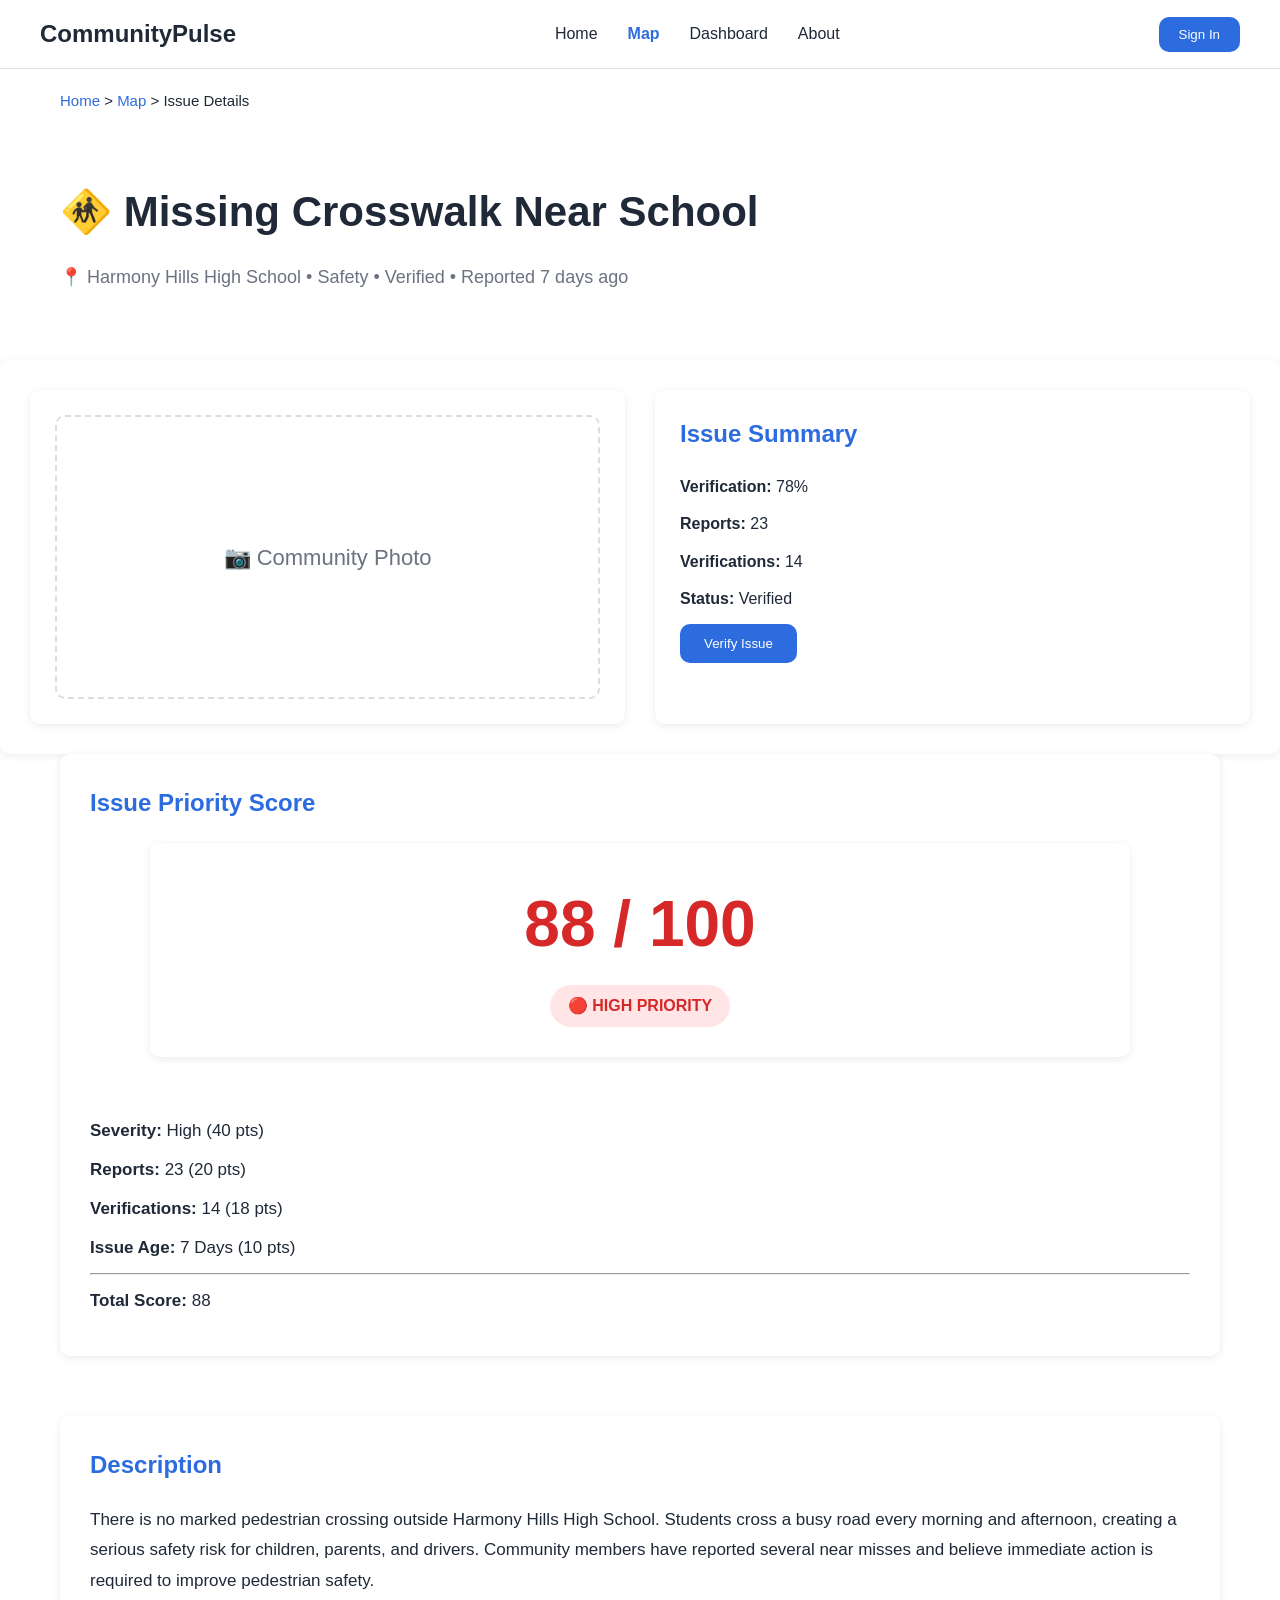
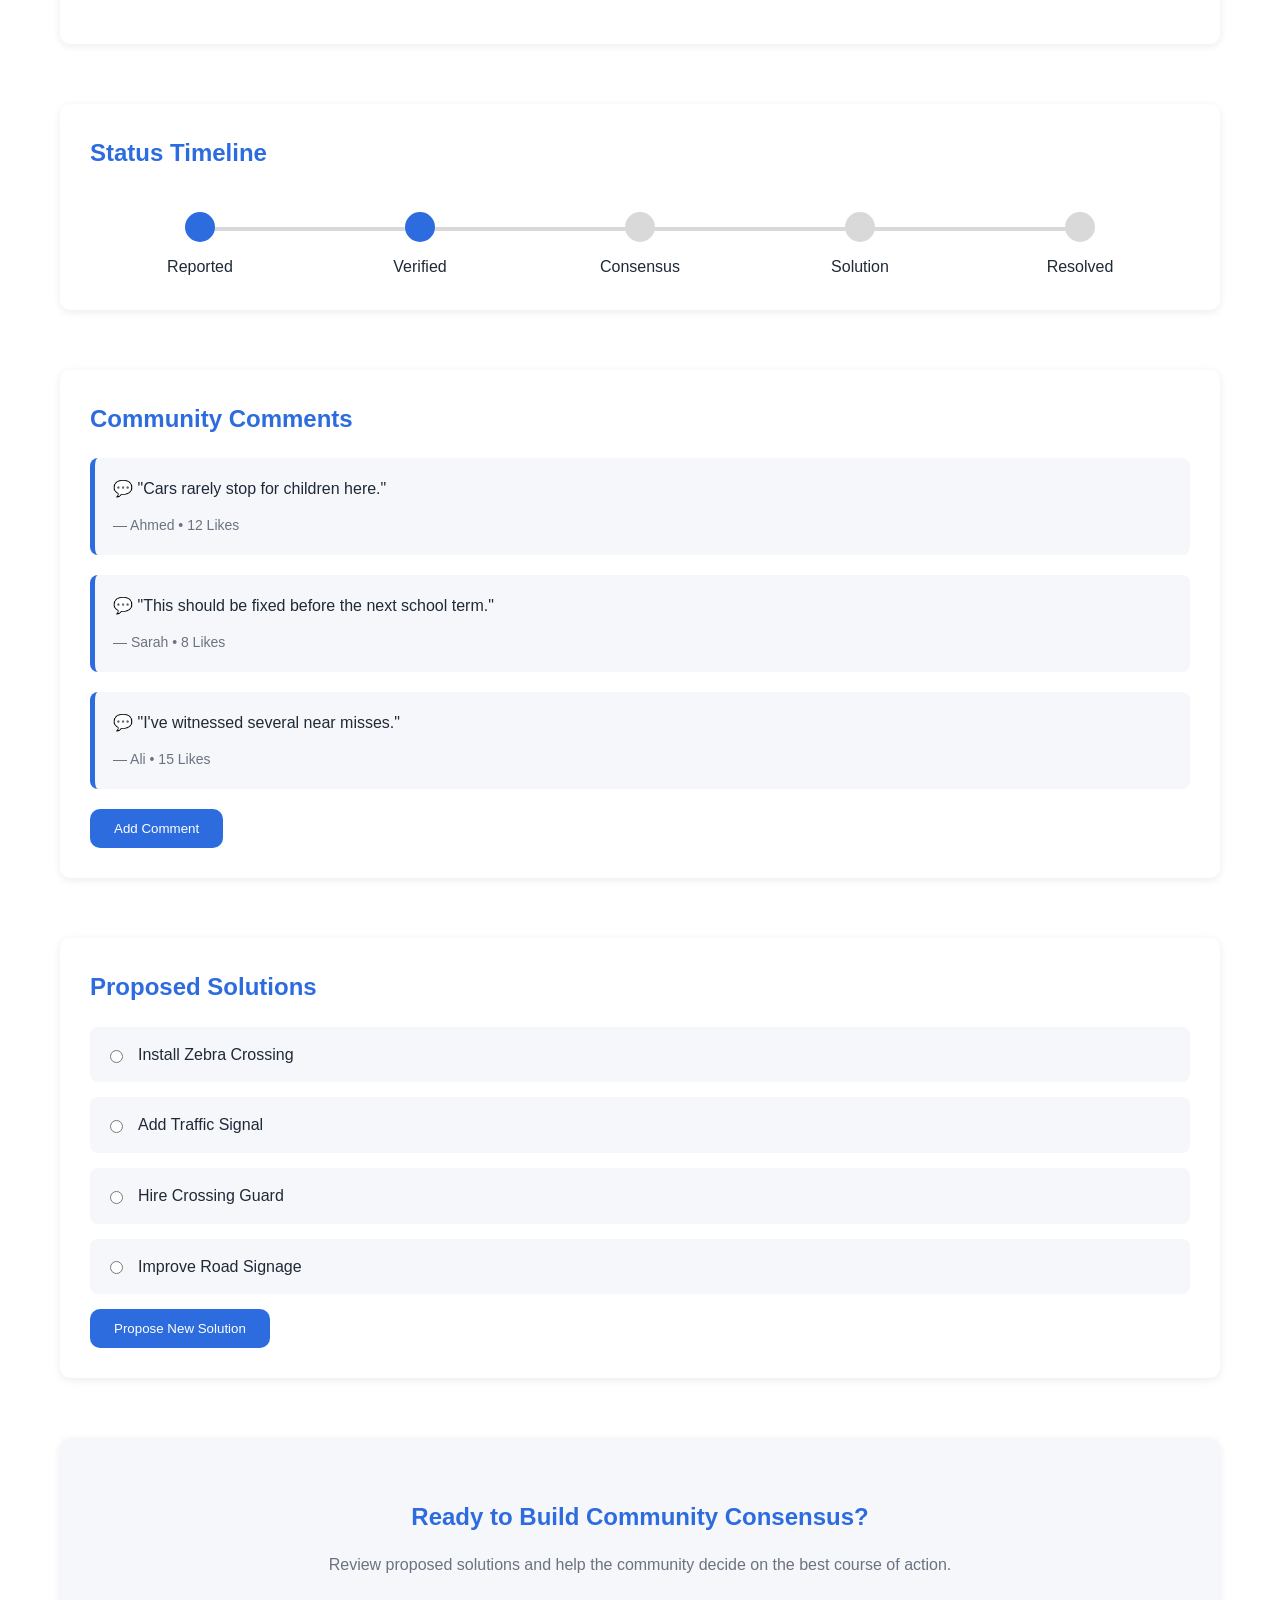
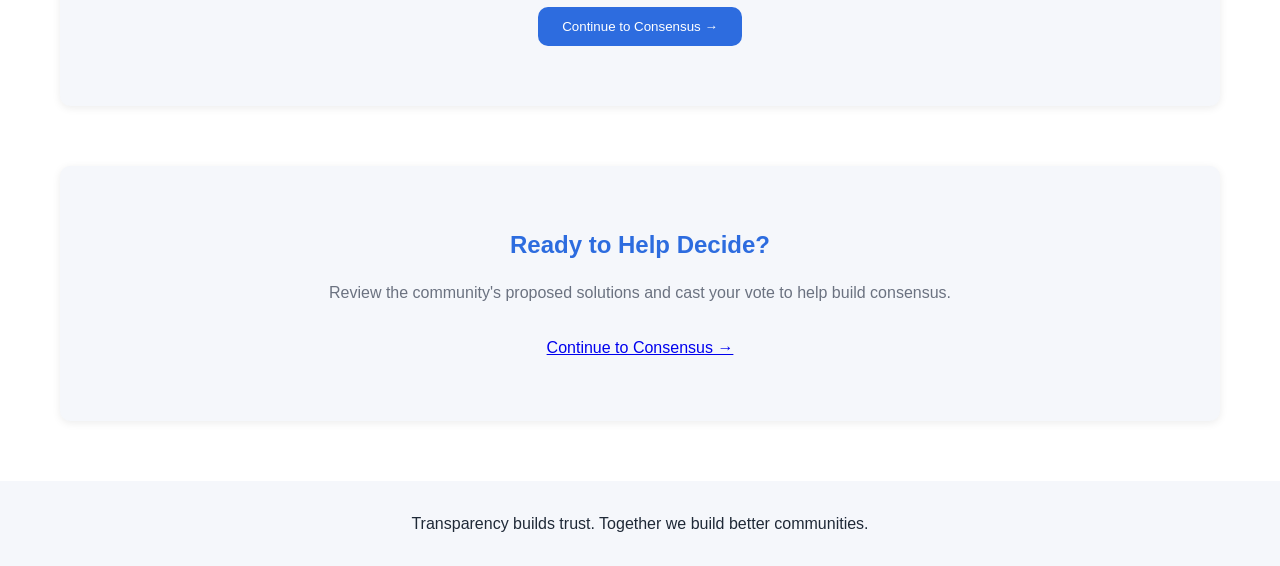
==== issues.html @ 8e44c15d "Complete Issue Details page" ====
<!DOCTYPE html>
<html lang="en">

<head>

    <meta charset="UTF-8">

    <meta name="viewport" content="width=device-width, initial-scale=1.0">

    <title>CommunityPulse | Issue Details</title>

    <link rel="stylesheet" href="style.css">

</head>

<body>

    <nav>

        <div class="logo">CommunityPulse</div>

      <ul class="nav-links">
    <li><a href="index.html">Home</a></li>
    <li><a href="map.html" class="active">Map</a></li>
    <li><a href="dashboard.html">Dashboard</a></li>
    <li><a href="about.html">About</a></li>
</ul>

        <button class="signin-btn">

            Sign In

        </button>

    </nav>

    <!-- Everything else goes here -->
<section class="breadcrumb">

    <a href="index.html">Home</a>

    >

    <a href="map.html">Map</a>

    >

    <span>Issue Details</span>

</section>
<section class="issue-header">

    <h1>🚸 Missing Crosswalk Near School</h1>

    <p>

        📍 Harmony Hills High School

        • Safety

        • Verified

        • Reported 7 days ago

    </p>

</section>
<section class="issue-overview">

    <div class="issue-photo">

        <div class="placeholder">

            📷 Community Photo

        </div>

    </div>

    <div class="issue-summary">

        <h2>Issue Summary</h2>

        <p><strong>Verification:</strong> 78%</p>

        <p><strong>Reports:</strong> 23</p>

        <p><strong>Verifications:</strong> 14</p>

        <p><strong>Status:</strong> Verified</p>

        <button class="report-btn">

            Verify Issue

        </button>

    </div>

</section>
<section class="priority-card">

    <h2>Issue Priority Score</h2>

    <div class="priority-score">

        <h1>88 / 100</h1>

        <span class="priority-label">🔴 HIGH PRIORITY</span>

    </div>

    <div class="priority-breakdown">

        <p><strong>Severity:</strong> High (40 pts)</p>

        <p><strong>Reports:</strong> 23 (20 pts)</p>

        <p><strong>Verifications:</strong> 14 (18 pts)</p>

        <p><strong>Issue Age:</strong> 7 Days (10 pts)</p>

        <hr>

        <p><strong>Total Score:</strong> 88</p>

    </div>

</section>
<section class="issue-description">

    <h2>Description</h2>

    <p>
        There is no marked pedestrian crossing outside Harmony Hills High School.
        Students cross a busy road every morning and afternoon, creating a serious
        safety risk for children, parents, and drivers. Community members have
        reported several near misses and believe immediate action is required to
        improve pedestrian safety.
    </p>

</section>
<section class="status-timeline">

    <h2>Status Timeline</h2>

    <div class="timeline">

        <div class="timeline-step active">
            <div class="circle"></div>
            <p>Reported</p>
        </div>

        <div class="timeline-step active">
            <div class="circle"></div>
            <p>Verified</p>
        </div>

        <div class="timeline-step">
            <div class="circle"></div>
            <p>Consensus</p>
        </div>

        <div class="timeline-step">
            <div class="circle"></div>
            <p>Solution</p>
        </div>

        <div class="timeline-step">
            <div class="circle"></div>
            <p>Resolved</p>
        </div>

    </div>

</section>
<section class="comments-section">

    <h2>Community Comments</h2>

    <div class="comment-card">
        <p>💬 "Cars rarely stop for children here."</p>
        <span>— Ahmed • 12 Likes</span>
    </div>

    <div class="comment-card">
        <p>💬 "This should be fixed before the next school term."</p>
        <span>— Sarah • 8 Likes</span>
    </div>

    <div class="comment-card">
        <p>💬 "I've witnessed several near misses."</p>
        <span>— Ali • 15 Likes</span>
    </div>

    <button class="report-btn">
        Add Comment
    </button>

</section>
<section class="solutions-section">

    <h2>Proposed Solutions</h2>

    <div class="solution-option">
        <input type="radio" name="solution">
        <label>Install Zebra Crossing</label>
    </div>

    <div class="solution-option">
        <input type="radio" name="solution">
        <label>Add Traffic Signal</label>
    </div>

    <div class="solution-option">
        <input type="radio" name="solution">
        <label>Hire Crossing Guard</label>
    </div>

    <div class="solution-option">
        <input type="radio" name="solution">
        <label>Improve Road Signage</label>
    </div>

    <button class="report-btn">
        Propose New Solution
    </button>

</section>
<section class="next-step">

    <h2>Ready to Build Community Consensus?</h2>

    <p>
        Review proposed solutions and help the community decide on the best course of action.
    </p>

    <button class="report-btn" onclick="window.location.href='consensus.html'">
        Continue to Consensus →
    </button>

</section>
<section class="next-step">
    <div class="container">
        <h2>Ready to Help Decide?</h2>
        <p>
            Review the community's proposed solutions and cast your vote to
            help build consensus.
        </p>

        <a href="consensus.html" class="primary-btn">
            Continue to Consensus →
        </a>
    </div>
</section>
 <footer class="footer">

    <p>

        Transparency builds trust. Together we build better communities.

    </p>

</footer>

    <script src="script.js"></script>

</body>

</html>
---- style.css ----
:root {
    --primary-color: #2d6cdf;
    --primary-hover: #1f57bb;
    --background: #ffffff;
    --section-bg: #f5f7fb;
    --card-bg: #ffffff;
    --text-dark: #1f2937;
    --text-light: #6b7280;
    --border: #dddddd;
    --shadow: 0 2px 8px rgba(0,0,0,0.08);
    --radius: 10px;
}
body {
    margin: 0;
    font-family: Arial, sans-serif;
    background: var(--background);
    color: var(--text-dark);
    line-height: 1.6;
}

nav {
    display: flex;
    justify-content: space-between;
    align-items: center;
    padding: 15px 40px;
    border-bottom: 1px solid var(--border);
    background: var(--card-bg);
    position: sticky;
    top: 0;
    z-index: 1000;
}

.logo {
    font-size: 24px;
    font-weight: bold;
}

.nav-links {
    display: flex;
    list-style: none;
    gap: 30px;
    margin: 0;
    padding: 0;
}

.nav-links a {
    text-decoration: none;
    color: var(--text-dark);
    font-weight: 500;
    transition: 0.3s;
}

.nav-links a:hover {
    color: var(--primary-color);
}

.nav-links a.active {
    color: var(--primary-color);
    font-weight: bold;
}

.signin-btn {
    padding: 10px 20px;
    border: none;
    background-color: var(--primary-color);
    color: white;
    border-radius: var(--radius);
    cursor: pointer;
    transition: 0.3s;
}

.signin-btn:hover {
    background: var(--primary-hover);
}
.hero {
    display: flex;
    justify-content: space-between;
    align-items: center;
    gap: 50px;
    padding: 80px 60px;
}

.hero-text {
    width: 50%;
}

.hero-text h1 {
    font-size: 48px;
    margin-bottom: 20px;
}

.hero-text p {
    font-size: 18px;
    margin-bottom: 30px;
}

.hero-buttons {
    display: flex;
    gap: 15px;
}

.report-btn,
.map-btn {
    display: inline-block;
    padding: 12px 24px;
    border: none;
    border-radius: var(--radius);
    cursor: pointer;
    text-decoration: none;
    text-align: center;
}

.report-btn {
    background-color: var(--primary-color);
    color: white;
    transition: 0.3s;
}

.report-btn:hover {
    background: var(--primary-hover);
}

.map-btn {
    background-color: #eeeeee;
    color: var(--text-dark);
    transition: 0.3s;
}

.map-btn:hover {
    background-color: #dddddd;
}

.hero-image {
    width: 40%;
}

.placeholder {
    height: 300px;

    display: flex;
    justify-content: center;
    align-items: center;

    border: 2px dashed #999;
    border-radius: var(--radius);
}
.stats {
    display: flex;
    justify-content: center;
    gap: 30px;

    padding: 40px 60px;

    background: var(--section-bg);
}

.stat-card {
    width: 200px;
    text-align: center;
    padding: 25px;

    background: var(--card-bg);

    border-radius: var(--radius);

    box-shadow: var(--shadow);
}

.stat-card h2 {
    margin: 0;
    color: var(--primary-color);
    font-size: 36px;
}

.stat-card p {
    margin-top: 10px;
}
.how-it-works {
    text-align: center;
    padding: 70px 60px;
}

.how-it-works h2 {
    margin-bottom: 40px;
}

.steps {
    display: flex;
    justify-content: center;
    gap: 20px;
    flex-wrap: wrap;
}

.step {
    width: 160px;
    padding: 25px;

   border: 1px solid var(--border);
   border-radius: var(--radius);

   box-shadow: var(--shadow);
}

.step h3 {
   color: var(--primary-color);
    font-size: 28px;
    margin-bottom: 10px;
}
.recent-issues {
    padding: 70px 60px;
}

.recent-issues h2 {
    text-align: center;
    margin-bottom: 40px;
}

.issue-card {
    display: flex;
    justify-content: space-between;
    align-items: center;

    padding: 20px;
    margin-bottom: 20px;

   border-radius: var(--radius);
   border: 1px solid var(--border);

    box-shadow: var(--shadow);
    transition: 0.3s;
}
.issue-card:hover {
    transform: translateY(-3px);
}

.issue-card h3 {
    margin: 0 0 5px 0;
}

.issue-card button {
    padding: 10px 20px;
    border: none;
    border-radius: var(--radius);
    background-color: var(--primary-color);
    color: white;
    cursor: pointer;
    transition: 0.3s;
}

.issue-card button:hover {
    background: var(--primary-hover);
}
.footer {
    text-align: center;
    padding: 30px;

   background: var(--section-bg);
    margin-top: 50px;
}

.footer p {
    margin: 0;
}
/* ==========================================
   MAP PAGE
========================================== */

.map-header {
    text-align: center;
    padding: 60px;
}

.map-header h1 {
    font-size: 42px;
    margin-bottom: 10px;
}

.map-header p {
    max-width: 700px;
    margin: auto;
    color: var(--text-light);
}

.map-layout {
    display: flex;
    gap: 30px;
    padding:0 60px 60px;
}

/* LEFT PANEL */

.filters {
    width: 280px;
    background: var(--card-bg);
    padding: 25px;
    border-radius: var(--radius);
    box-shadow: var(--shadow);
}

.filters h2 {
    margin-top: 0;
}

.filters h3 {
    margin-top: 25px;
    margin-bottom: 10px;
}

.filters label {
    display: block;
    margin: 10px 0;
}

.filters input[type="text"] {
    width: 100%;
    padding: 10px;
    margin-top: 8px;
    border: 1px solid var(--border);
    border-radius: var(--radius);
    box-sizing: border-box;
}

.apply-btn {
    width: 100%;
    margin-top: 25px;
    padding: 12px;
    border: none;
    border-radius: var(--radius);
    background: var(--primary-color);
    color: white;
    cursor: pointer;
    transition: 0.3s;
}

.apply-btn:hover {
    background: var(--primary-hover);
}

/* RIGHT PANEL */

.map-area {
    flex: 1;
}

#map {
    height: 700px;
    width: 100%;
    border-radius: var(--radius);
    overflow: hidden;
    box-shadow: var(--shadow);
}


.pin:hover{

    transform:scale(1.4);

}

.safety{

    background:#ef4444;

    top:130px;

    left:310px;

}

.infrastructure{

    background:#3b82f6;

    top:320px;

    left:620px;

}

.environment{

    background:#22c55e;

    top:60px;

    right:100px;

}

.accessibility{

    background:#8b5cf6;

    bottom:120px;

    right:180px;

}

/* ISSUE CARD */

.issue-preview {
    margin:0 60px 60px;
    padding: 25px;

    background: var(--card-bg);

    border-radius: var(--radius);

    box-shadow: var(--shadow);
}

.issue-preview h2 {
    margin-top: 0;
}

.issue-preview button {
    margin-top: 20px;
    padding: 12px 24px;

    border: none;

    border-radius: var(--radius);

    background: var(--primary-color);

    color: white;

    cursor: pointer;

    transition: 0.3s;
}

.issue-preview button:hover {
    background: var(--primary-hover);
}

/* FLOATING BUTTON */

.floating-report{
    position: fixed;

    bottom: 30px;
    right: 30px;

    padding: 15px 25px;

    background: var(--primary-color);
    color: white;

    border: none;
    border-radius: 50px;

    cursor: pointer;

    box-shadow: var(--shadow);

    z-index: 2000;
}

.floating-report:hover {
    background: var(--primary-hover);
}
.container {
    width: 90%;
    max-width: 1200px;
    margin: auto;
}
/* ===== Issue Details Page ===== */

.breadcrumb {
    padding: 20px 60px 10px;
    font-size: 15px;
}

.breadcrumb a {
    color: var(--primary-color);
    text-decoration: none;
}

.breadcrumb a:hover {
    text-decoration: underline;
}
.issue-header {
    padding: 20px 60px 50px;
}

.issue-header h1 {
    font-size: 42px;
    margin-bottom: 10px;
}

.issue-header p {
    font-size: 18px;
    color: var(--text-light);
}
.issue-overview {
    display: flex;
    gap: 30px;
    padding: 0 60px 60px;
    align-items: stretch;
}

.issue-photo,
.issue-summary {
    background: var(--card-bg);
    border-radius: var(--radius);
    box-shadow: var(--shadow);
    padding: 25px;
}

.issue-photo {
    flex: 1;
}

.issue-photo .placeholder {
    height: 280px;
    border: 2px dashed var(--border);
    border-radius: var(--radius);
    display: flex;
    justify-content: center;
    align-items: center;
    font-size: 22px;
    color: var(--text-light);
}

.issue-summary {
    flex: 1;
}

.issue-summary h2 {
    margin-top: 0;
    color: var(--primary-color);
}

.issue-summary p {
    margin: 12px 0;
}
.priority-card{
    margin: 0 60px 60px;
    padding: 30px;
    background: var(--card-bg);
    border-radius: var(--radius);
    box-shadow: var(--shadow);
}

.priority-card h2{
    margin-top:0;
    color: var(--primary-color);
}

.priority-score{
    text-align:center;
    margin:0 60px 60px;
}

.priority-score h1{
    font-size:64px;
    margin:0;
    color:#d62828;
}

.priority-label{
    display:inline-block;
    margin-top:10px;
    padding:8px 18px;
    background:#ffe5e5;
    color:#d62828;
    border-radius:30px;
    font-weight:bold;
}

.priority-breakdown p{
    margin:12px 0;
    font-size:17px;
}
.issue-description{
    margin:0 60px 60px;
    padding:30px;
    background:var(--card-bg);
    border-radius:var(--radius);
    box-shadow:var(--shadow);
}

.issue-description h2{
    margin-top:0;
    color:var(--primary-color);
}

.issue-description p{
    font-size:17px;
    line-height:1.8;
    color:var(--text-dark);
}
/* ===== Status Timeline ===== */

.status-timeline{
    margin:0 60px 60px;
    padding:30px;
    background:var(--card-bg);
    border-radius:var(--radius);
    box-shadow:var(--shadow);
}

.status-timeline h2{
    margin-top:0;
    color:var(--primary-color);
}

.timeline{
    display:flex;
    justify-content:space-between;
    align-items:center;
    margin-top:40px;
}

.timeline-step{
    flex:1;
    text-align:center;
    position:relative;
}

.timeline-step:not(:last-child)::after{
    content:"";
    position:absolute;
    top:15px;
    left:55%;
    width:90%;
    height:4px;
    background:#d9d9d9;
    z-index:0;
}

.circle{
    width:30px;
    height:30px;
    border-radius:50%;
    background:#d9d9d9;
    margin:0 auto 12px;
    position:relative;
    z-index:1;
}

.timeline-step.active .circle{
    background:var(--primary-color);
}

.timeline-step p{
    margin:0;
    font-weight:500;
}
/* ===== Community Comments ===== */

.comments-section{
    margin:0 60px 60px;
    padding:30px;
    background:var(--card-bg);
    border-radius:var(--radius);
    box-shadow:var(--shadow);
}

.comments-section h2{
    margin-top:0;
    color:var(--primary-color);
}

.comment-card{
    padding:18px;
    margin:20px 0;
    border-left:5px solid var(--primary-color);
    background:var(--section-bg);
    border-radius:8px;
}

.comment-card p{
    margin:0 0 10px;
    font-size:16px;
}

.comment-card span{
    color:var(--text-light);
    font-size:14px;
}
/* ===== Proposed Solutions ===== */

.solutions-section{
    margin:0 60px 60px;
    padding:30px;
    background:var(--card-bg);
    border-radius:var(--radius);
    box-shadow:var(--shadow);
}

.solutions-section h2{
    margin-top:0;
    color:var(--primary-color);
}

.solution-option{
    display:flex;
    align-items:center;
    gap:12px;
    padding:15px;
    margin:15px 0;
    background:var(--section-bg);
    border-radius:8px;
    transition:0.3s;
}

.solution-option:hover{
    background:#e9f1ff;
}

.solution-option label{
    cursor:pointer;
    font-size:16px;
}
/* ===== Consistent Section Cards ===== */

.issue-overview,
.priority-score,
.description,
.status-timeline,
.comments-section,
.solutions-section,
.next-step{
    background:var(--card-bg);
    border-radius:var(--radius);
    box-shadow:var(--shadow);
    padding:30px;
}
/* ===== Continue to Consensus ===== */

.next-step{
    margin:0 60px 60px;
    padding:40px;
    text-align:center;

    background:var(--card-bg);
    border-radius:var(--radius);
    box-shadow:var(--shadow);
}

.next-step h2{
    margin-top:0;
    color:var(--primary-color);
}

.next-step p{
    color:var(--text-light);
    margin-bottom:25px;
}
/* =========================
   Next Step Section
========================= */

.next-step {
    padding: 60px 20px;
    text-align: center;
    background: var(--section-bg);
}

.next-step h2 {
    margin-bottom: 15px;
}

.next-step p {
    max-width: 650px;
    margin: 0 auto 30px;
    color: var(--text-light);
}

.next-step .primary-btn {
    display: inline-block;
}
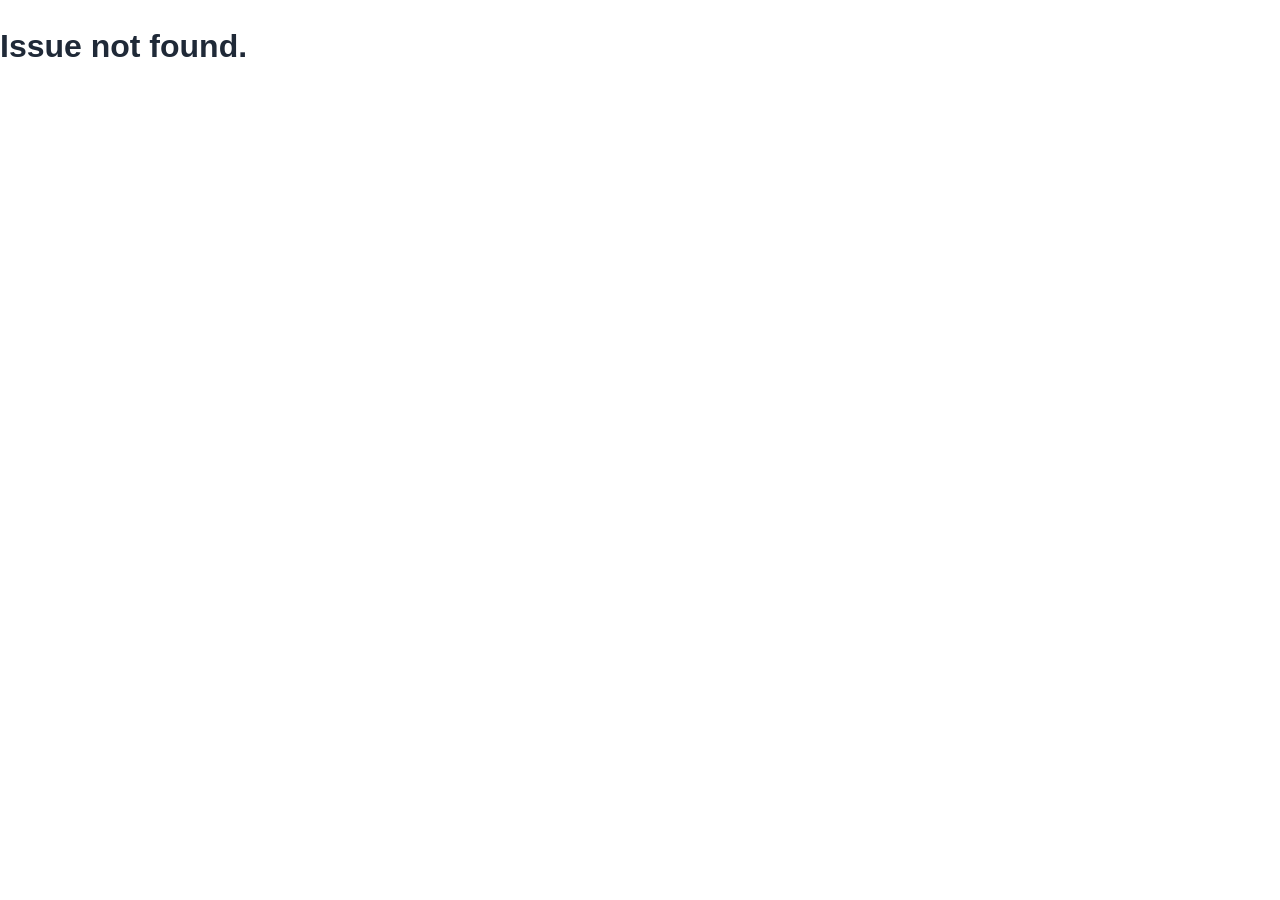
==== commit d7209c55: "Implement dynamic issue details and reorganize project structure" ====
--- a/issues.html
+++ b/issues.html
@@ -9,8 +9,7 @@
 
     <title>CommunityPulse | Issue Details</title>
 
-    <link rel="stylesheet" href="style.css">
-
+<link rel="stylesheet" href="css/style.css">
 </head>
 
 <body>
@@ -50,9 +49,9 @@
 </section>
 <section class="issue-header">
 
-    <h1>🚸 Missing Crosswalk Near School</h1>
+    <h1 id="issue-title">🚸 Missing Crosswalk Near School</h1>
 
-    <p>
+    <p id="issue-meta">
 
         📍 Harmony Hills High School
 
@@ -82,12 +81,11 @@
         <h2>Issue Summary</h2>
 
         <p><strong>Verification:</strong> 78%</p>
+<p><strong>Reports:</strong> <span id="issue-reports"></span></p>
 
-        <p><strong>Reports:</strong> 23</p>
+<p><strong>Verifications:</strong> <span id="issue-verifications"></span></p>
 
-        <p><strong>Verifications:</strong> 14</p>
-
-        <p><strong>Status:</strong> Verified</p>
+<p><strong>Status:</strong> <span id="issue-status"></span></p>
 
         <button class="report-btn">
 
@@ -104,25 +102,25 @@
 
     <div class="priority-score">
 
-        <h1>88 / 100</h1>
+  <h1 id="priority-score"></h1>
 
-        <span class="priority-label">🔴 HIGH PRIORITY</span>
+<span class="priority-label" id="priority-label"></span>
 
     </div>
 
     <div class="priority-breakdown">
 
-        <p><strong>Severity:</strong> High (40 pts)</p>
+    <p><strong>Severity:</strong> <span id="severity-breakdown"></span></p>
 
-        <p><strong>Reports:</strong> 23 (20 pts)</p>
+<p><strong>Reports:</strong> <span id="reports-breakdown"></span></p>
 
-        <p><strong>Verifications:</strong> 14 (18 pts)</p>
+<p><strong>Verifications:</strong> <span id="verifications-breakdown"></span></p>
 
-        <p><strong>Issue Age:</strong> 7 Days (10 pts)</p>
+<p><strong>Issue Age:</strong> <span id="age-breakdown"></span></p>
 
-        <hr>
+<hr>
 
-        <p><strong>Total Score:</strong> 88</p>
+<p><strong>Total Score:</strong> <span id="total-score"></span></p>
 
     </div>
 
@@ -131,115 +129,39 @@
 
     <h2>Description</h2>
 
-    <p>
-        There is no marked pedestrian crossing outside Harmony Hills High School.
-        Students cross a busy road every morning and afternoon, creating a serious
-        safety risk for children, parents, and drivers. Community members have
-        reported several near misses and believe immediate action is required to
-        improve pedestrian safety.
-    </p>
+    <p id="issue-description"></p>
 
 </section>
 <section class="status-timeline">
 
     <h2>Status Timeline</h2>
 
-    <div class="timeline">
-
-        <div class="timeline-step active">
-            <div class="circle"></div>
-            <p>Reported</p>
-        </div>
-
-        <div class="timeline-step active">
-            <div class="circle"></div>
-            <p>Verified</p>
-        </div>
-
-        <div class="timeline-step">
-            <div class="circle"></div>
-            <p>Consensus</p>
-        </div>
-
-        <div class="timeline-step">
-            <div class="circle"></div>
-            <p>Solution</p>
-        </div>
-
-        <div class="timeline-step">
-            <div class="circle"></div>
-            <p>Resolved</p>
-        </div>
-
-    </div>
-
+   <div class="timeline" id="timeline"></div>
 </section>
 <section class="comments-section">
 
     <h2>Community Comments</h2>
 
-    <div class="comment-card">
-        <p>💬 "Cars rarely stop for children here."</p>
-        <span>— Ahmed • 12 Likes</span>
-    </div>
-
-    <div class="comment-card">
-        <p>💬 "This should be fixed before the next school term."</p>
-        <span>— Sarah • 8 Likes</span>
-    </div>
-
-    <div class="comment-card">
-        <p>💬 "I've witnessed several near misses."</p>
-        <span>— Ali • 15 Likes</span>
-    </div>
+   <div id="comments-container"></div>
 
     <button class="report-btn">
         Add Comment
     </button>
 
 </section>
+
 <section class="solutions-section">
 
     <h2>Proposed Solutions</h2>
 
-    <div class="solution-option">
-        <input type="radio" name="solution">
-        <label>Install Zebra Crossing</label>
-    </div>
+ <div id="solutions-container"></div>
 
-    <div class="solution-option">
-        <input type="radio" name="solution">
-        <label>Add Traffic Signal</label>
-    </div>
-
-    <div class="solution-option">
-        <input type="radio" name="solution">
-        <label>Hire Crossing Guard</label>
-    </div>
-
-    <div class="solution-option">
-        <input type="radio" name="solution">
-        <label>Improve Road Signage</label>
-    </div>
-
-    <button class="report-btn">
-        Propose New Solution
-    </button>
+<button class="report-btn">
+    Propose New Solution
+</button>
 
 </section>
-<section class="next-step">
 
-    <h2>Ready to Build Community Consensus?</h2>
-
-    <p>
-        Review proposed solutions and help the community decide on the best course of action.
-    </p>
-
-    <button class="report-btn" onclick="window.location.href='consensus.html'">
-        Continue to Consensus →
-    </button>
-
-</section>
 <section class="next-step">
     <div class="container">
         <h2>Ready to Help Decide?</h2>
@@ -263,7 +185,8 @@
 
 </footer>
 
-    <script src="script.js"></script>
+<script src="js/issues.js"></script>
+<script src="js/issue-details.js"></script>
 
 </body>
 
--- a/css/style.css
+++ b/css/style.css
@@ -0,0 +1,776 @@
+
+:root {
+    --primary-color: #2d6cdf;
+    --primary-hover: #1f57bb;
+    --background: #ffffff;
+    --section-bg: #f5f7fb;
+    --card-bg: #ffffff;
+    --text-dark: #1f2937;
+    --text-light: #6b7280;
+    --border: #dddddd;
+    --shadow: 0 2px 8px rgba(0,0,0,0.08);
+    --radius: 10px;
+}
+body {
+    margin: 0;
+    font-family: Arial, sans-serif;
+    background: var(--background);
+    color: var(--text-dark);
+    line-height: 1.6;
+}
+
+nav {
+    display: flex;
+    justify-content: space-between;
+    align-items: center;
+    padding: 15px 40px;
+    border-bottom: 1px solid var(--border);
+    background: var(--card-bg);
+    position: sticky;
+    top: 0;
+    z-index: 1000;
+}
+
+.logo {
+    font-size: 24px;
+    font-weight: bold;
+}
+
+.nav-links {
+    display: flex;
+    list-style: none;
+    gap: 30px;
+    margin: 0;
+    padding: 0;
+}
+
+.nav-links a {
+    text-decoration: none;
+    color: var(--text-dark);
+    font-weight: 500;
+    transition: 0.3s;
+}
+
+.nav-links a:hover {
+    color: var(--primary-color);
+}
+
+.nav-links a.active {
+    color: var(--primary-color);
+    font-weight: bold;
+}
+
+.signin-btn {
+    padding: 10px 20px;
+    border: none;
+    background-color: var(--primary-color);
+    color: white;
+    border-radius: var(--radius);
+    cursor: pointer;
+    transition: 0.3s;
+}
+
+.signin-btn:hover {
+    background: var(--primary-hover);
+}
+.hero {
+    display: flex;
+    justify-content: space-between;
+    align-items: center;
+    gap: 50px;
+    padding: 80px 60px;
+}
+
+.hero-text {
+    width: 50%;
+}
+
+.hero-text h1 {
+    font-size: 48px;
+    margin-bottom: 20px;
+}
+
+.hero-text p {
+    font-size: 18px;
+    margin-bottom: 30px;
+}
+
+.hero-buttons {
+    display: flex;
+    gap: 15px;
+}
+
+.report-btn,
+.map-btn {
+    display: inline-block;
+    padding: 12px 24px;
+    border: none;
+    border-radius: var(--radius);
+    cursor: pointer;
+    text-decoration: none;
+    text-align: center;
+}
+
+.report-btn {
+    background-color: var(--primary-color);
+    color: white;
+    transition: 0.3s;
+}
+
+.report-btn:hover {
+    background: var(--primary-hover);
+}
+
+.map-btn {
+    background-color: #eeeeee;
+    color: var(--text-dark);
+    transition: 0.3s;
+}
+
+.map-btn:hover {
+    background-color: #dddddd;
+}
+
+.hero-image {
+    width: 40%;
+}
+
+.placeholder {
+    height: 300px;
+
+    display: flex;
+    justify-content: center;
+    align-items: center;
+
+    border: 2px dashed #999;
+    border-radius: var(--radius);
+}
+.stats {
+    display: flex;
+    justify-content: center;
+    gap: 30px;
+
+    padding: 40px 60px;
+
+    background: var(--section-bg);
+}
+
+.stat-card {
+    width: 200px;
+    text-align: center;
+    padding: 25px;
+
+    background: var(--card-bg);
+
+    border-radius: var(--radius);
+
+    box-shadow: var(--shadow);
+}
+
+.stat-card h2 {
+    margin: 0;
+    color: var(--primary-color);
+    font-size: 36px;
+}
+
+.stat-card p {
+    margin-top: 10px;
+}
+.how-it-works {
+    text-align: center;
+    padding: 70px 60px;
+}
+
+.how-it-works h2 {
+    margin-bottom: 40px;
+}
+
+.steps {
+    display: flex;
+    justify-content: center;
+    gap: 20px;
+    flex-wrap: wrap;
+}
+
+.step {
+    width: 160px;
+    padding: 25px;
+
+   border: 1px solid var(--border);
+   border-radius: var(--radius);
+
+   box-shadow: var(--shadow);
+}
+
+.step h3 {
+   color: var(--primary-color);
+    font-size: 28px;
+    margin-bottom: 10px;
+}
+.recent-issues {
+    padding: 70px 60px;
+}
+
+.recent-issues h2 {
+    text-align: center;
+    margin-bottom: 40px;
+}
+
+.issue-card {
+    display: flex;
+    justify-content: space-between;
+    align-items: center;
+
+    padding: 20px;
+    margin-bottom: 20px;
+
+   border-radius: var(--radius);
+   border: 1px solid var(--border);
+
+    box-shadow: var(--shadow);
+    transition: 0.3s;
+}
+.issue-card:hover {
+    transform: translateY(-3px);
+}
+
+.issue-card h3 {
+    margin: 0 0 5px 0;
+}
+
+.issue-card button {
+    padding: 10px 20px;
+    border: none;
+    border-radius: var(--radius);
+    background-color: var(--primary-color);
+    color: white;
+    cursor: pointer;
+    transition: 0.3s;
+}
+
+.issue-card button:hover {
+    background: var(--primary-hover);
+}
+.footer {
+    text-align: center;
+    padding: 30px;
+
+   background: var(--section-bg);
+    margin-top: 50px;
+}
+
+.footer p {
+    margin: 0;
+}
+/* ==========================================
+   MAP PAGE
+========================================== */
+
+.map-header {
+    text-align: center;
+    padding: 60px;
+}
+
+.map-header h1 {
+    font-size: 42px;
+    margin-bottom: 10px;
+}
+
+.map-header p {
+    max-width: 700px;
+    margin: auto;
+    color: var(--text-light);
+}
+
+.map-layout {
+    display: flex;
+    gap: 30px;
+    padding:0 60px 60px;
+}
+
+/* LEFT PANEL */
+
+.filters {
+    width: 280px;
+    background: var(--card-bg);
+    padding: 25px;
+    border-radius: var(--radius);
+    box-shadow: var(--shadow);
+}
+
+.filters h2 {
+    margin-top: 0;
+}
+
+.filters h3 {
+    margin-top: 25px;
+    margin-bottom: 10px;
+}
+
+.filters label {
+    display: block;
+    margin: 10px 0;
+}
+
+.filters input[type="text"] {
+    width: 100%;
+    padding: 10px;
+    margin-top: 8px;
+    border: 1px solid var(--border);
+    border-radius: var(--radius);
+    box-sizing: border-box;
+}
+
+.apply-btn {
+    width: 100%;
+    margin-top: 25px;
+    padding: 12px;
+    border: none;
+    border-radius: var(--radius);
+    background: var(--primary-color);
+    color: white;
+    cursor: pointer;
+    transition: 0.3s;
+}
+
+.apply-btn:hover {
+    background: var(--primary-hover);
+}
+
+/* RIGHT PANEL */
+
+.map-area {
+    flex: 1;
+}
+
+#map {
+    height: 700px;
+    width: 100%;
+    border-radius: var(--radius);
+    overflow: hidden;
+    box-shadow: var(--shadow);
+}
+
+
+.pin:hover{
+
+    transform:scale(1.4);
+
+}
+
+.safety{
+
+    background:#ef4444;
+
+    top:130px;
+
+    left:310px;
+
+}
+
+.infrastructure{
+
+    background:#3b82f6;
+
+    top:320px;
+
+    left:620px;
+
+}
+
+.environment{
+
+    background:#22c55e;
+
+    top:60px;
+
+    right:100px;
+
+}
+
+.accessibility{
+
+    background:#8b5cf6;
+
+    bottom:120px;
+
+    right:180px;
+
+}
+
+/* ISSUE CARD */
+
+.issue-preview {
+    margin:0 60px 60px;
+    padding: 25px;
+
+    background: var(--card-bg);
+
+    border-radius: var(--radius);
+
+    box-shadow: var(--shadow);
+}
+
+.issue-preview h2 {
+    margin-top: 0;
+}
+
+.issue-preview button {
+    margin-top: 20px;
+    padding: 12px 24px;
+
+    border: none;
+
+    border-radius: var(--radius);
+
+    background: var(--primary-color);
+
+    color: white;
+
+    cursor: pointer;
+
+    transition: 0.3s;
+}
+
+.issue-preview button:hover {
+    background: var(--primary-hover);
+}
+
+/* FLOATING BUTTON */
+
+.floating-report{
+    position: fixed;
+
+    bottom: 30px;
+    right: 30px;
+
+    padding: 15px 25px;
+
+    background: var(--primary-color);
+    color: white;
+
+    border: none;
+    border-radius: 50px;
+
+    cursor: pointer;
+
+    box-shadow: var(--shadow);
+
+    z-index: 2000;
+}
+
+.floating-report:hover {
+    background: var(--primary-hover);
+}
+.container {
+    width: 90%;
+    max-width: 1200px;
+    margin: auto;
+}
+/* ===== Issue Details Page ===== */
+
+.breadcrumb {
+    padding: 20px 60px 10px;
+    font-size: 15px;
+}
+
+.breadcrumb a {
+    color: var(--primary-color);
+    text-decoration: none;
+}
+
+.breadcrumb a:hover {
+    text-decoration: underline;
+}
+.issue-header {
+    padding: 20px 60px 50px;
+}
+
+.issue-header h1 {
+    font-size: 42px;
+    margin-bottom: 10px;
+}
+
+.issue-header p {
+    font-size: 18px;
+    color: var(--text-light);
+}
+.issue-overview {
+    display: flex;
+    gap: 30px;
+    padding: 0 60px 60px;
+    align-items: stretch;
+}
+
+.issue-photo,
+.issue-summary {
+    background: var(--card-bg);
+    border-radius: var(--radius);
+    box-shadow: var(--shadow);
+    padding: 25px;
+}
+
+.issue-photo {
+    flex: 1;
+}
+
+.issue-photo .placeholder {
+    height: 280px;
+    border: 2px dashed var(--border);
+    border-radius: var(--radius);
+    display: flex;
+    justify-content: center;
+    align-items: center;
+    font-size: 22px;
+    color: var(--text-light);
+}
+
+.issue-summary {
+    flex: 1;
+}
+
+.issue-summary h2 {
+    margin-top: 0;
+    color: var(--primary-color);
+}
+
+.issue-summary p {
+    margin: 12px 0;
+}
+.priority-card{
+    margin: 0 60px 60px;
+    padding: 30px;
+    background: var(--card-bg);
+    border-radius: var(--radius);
+    box-shadow: var(--shadow);
+}
+
+.priority-card h2{
+    margin-top:0;
+    color: var(--primary-color);
+}
+
+.priority-score{
+    text-align:center;
+    margin:0 60px 60px;
+}
+
+.priority-score h1{
+    font-size:64px;
+    margin:0;
+    color:#d62828;
+}
+
+.priority-label{
+    display:inline-block;
+    margin-top:10px;
+    padding:8px 18px;
+    background:#ffe5e5;
+    color:#d62828;
+    border-radius:30px;
+    font-weight:bold;
+}
+
+.priority-breakdown p{
+    margin:12px 0;
+    font-size:17px;
+}
+.issue-description{
+    margin:0 60px 60px;
+    padding:30px;
+    background:var(--card-bg);
+    border-radius:var(--radius);
+    box-shadow:var(--shadow);
+}
+
+.issue-description h2{
+    margin-top:0;
+    color:var(--primary-color);
+}
+
+.issue-description p{
+    font-size:17px;
+    line-height:1.8;
+    color:var(--text-dark);
+}
+/* ===== Status Timeline ===== */
+
+.status-timeline{
+    margin:0 60px 60px;
+    padding:30px;
+    background:var(--card-bg);
+    border-radius:var(--radius);
+    box-shadow:var(--shadow);
+}
+
+.status-timeline h2{
+    margin-top:0;
+    color:var(--primary-color);
+}
+
+.timeline{
+    display:flex;
+    justify-content:space-between;
+    align-items:center;
+    margin-top:40px;
+}
+
+.timeline-step{
+    flex:1;
+    text-align:center;
+    position:relative;
+}
+
+.timeline-step:not(:last-child)::after{
+    content:"";
+    position:absolute;
+    top:15px;
+    left:55%;
+    width:90%;
+    height:4px;
+    background:#d9d9d9;
+    z-index:0;
+}
+
+.circle{
+    width:30px;
+    height:30px;
+    border-radius:50%;
+    background:#d9d9d9;
+    margin:0 auto 12px;
+    position:relative;
+    z-index:1;
+}
+
+.timeline-step.active .circle{
+    background:var(--primary-color);
+}
+
+.timeline-step p{
+    margin:0;
+    font-weight:500;
+}
+/* ===== Community Comments ===== */
+
+.comments-section{
+    margin:0 60px 60px;
+    padding:30px;
+    background:var(--card-bg);
+    border-radius:var(--radius);
+    box-shadow:var(--shadow);
+}
+
+.comments-section h2{
+    margin-top:0;
+    color:var(--primary-color);
+}
+
+.comment-card{
+    padding:18px;
+    margin:20px 0;
+    border-left:5px solid var(--primary-color);
+    background:var(--section-bg);
+    border-radius:8px;
+}
+
+.comment-card p{
+    margin:0 0 10px;
+    font-size:16px;
+}
+
+.comment-card span{
+    color:var(--text-light);
+    font-size:14px;
+}
+/* ===== Proposed Solutions ===== */
+
+.solutions-section{
+    margin:0 60px 60px;
+    padding:30px;
+    background:var(--card-bg);
+    border-radius:var(--radius);
+    box-shadow:var(--shadow);
+}
+
+.solutions-section h2{
+    margin-top:0;
+    color:var(--primary-color);
+}
+
+.solution-option{
+    display:flex;
+    align-items:center;
+    gap:12px;
+    padding:15px;
+    margin:15px 0;
+    background:var(--section-bg);
+    border-radius:8px;
+    transition:0.3s;
+}
+
+.solution-option:hover{
+    background:#e9f1ff;
+}
+
+.solution-option label{
+    cursor:pointer;
+    font-size:16px;
+}
+/* ===== Consistent Section Cards ===== */
+
+.issue-overview,
+.priority-score,
+.description,
+.status-timeline,
+.comments-section,
+.solutions-section,
+.next-step{
+    background:var(--card-bg);
+    border-radius:var(--radius);
+    box-shadow:var(--shadow);
+    padding:30px;
+}
+/* ===== Continue to Consensus ===== */
+
+.next-step{
+    margin:0 60px 60px;
+    padding:40px;
+    text-align:center;
+
+    background:var(--card-bg);
+    border-radius:var(--radius);
+    box-shadow:var(--shadow);
+}
+
+.next-step h2{
+    margin-top:0;
+    color:var(--primary-color);
+}
+
+.next-step p{
+    color:var(--text-light);
+    margin-bottom:25px;
+}
+/* =========================
+   Next Step Section
+========================= */
+
+.next-step {
+    padding: 60px 20px;
+    text-align: center;
+    background: var(--section-bg);
+}
+
+.next-step h2 {
+    margin-bottom: 15px;
+}
+
+.next-step p {
+    max-width: 650px;
+    margin: 0 auto 30px;
+    color: var(--text-light);
+}
+
+.next-step .primary-btn {
+    display: inline-block;
+}
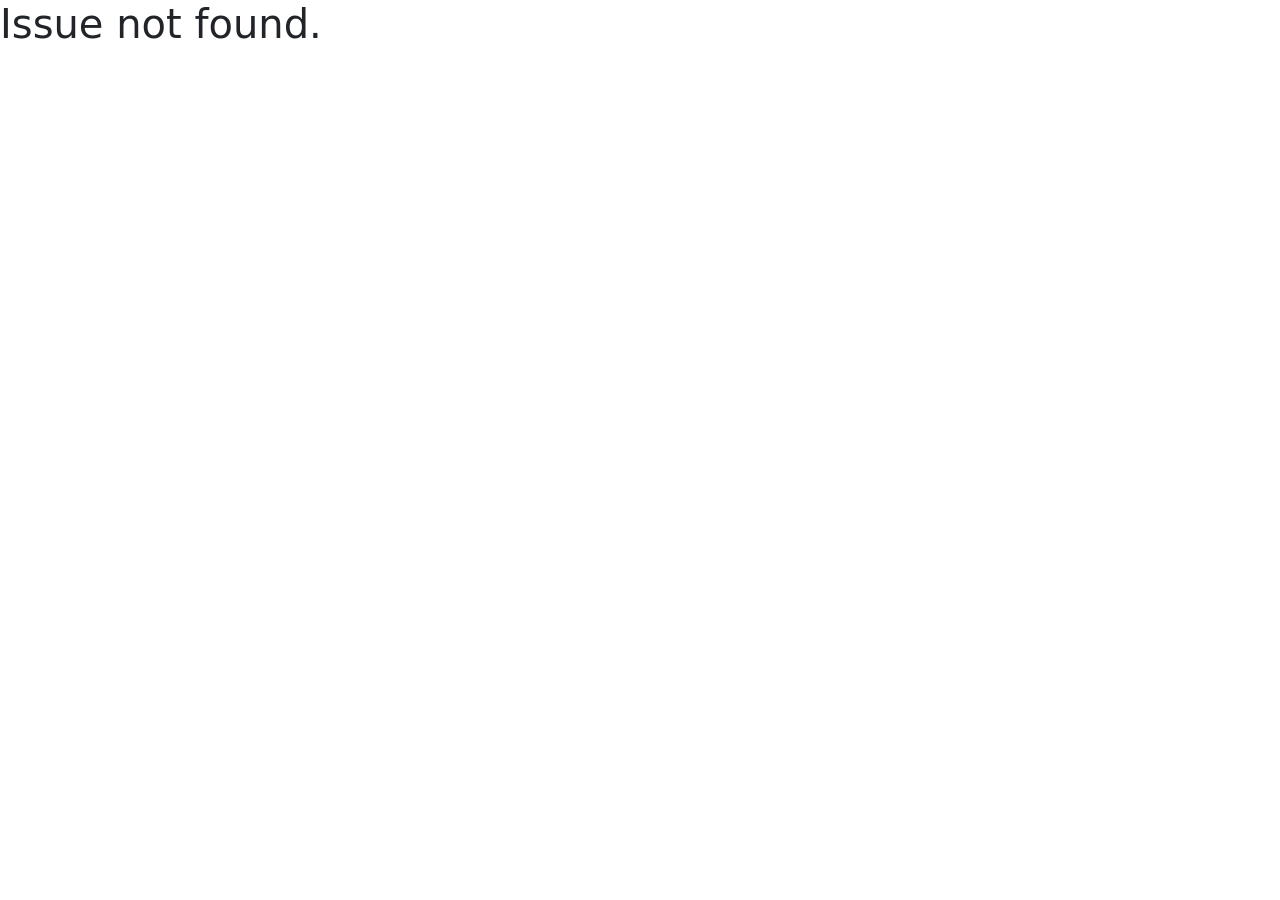
==== commit fe012cae: "Add report issue form with localStorage support" ====
--- a/issues.html
+++ b/issues.html
@@ -10,6 +10,7 @@
     <title>CommunityPulse | Issue Details</title>
 
 <link rel="stylesheet" href="css/style.css">
+<link href="https://cdn.jsdelivr.net/npm/bootstrap@5.3.8/dist/css/bootstrap.min.css" rel="stylesheet">
 </head>
 
 <body>
@@ -187,6 +188,7 @@
 
 <script src="js/issues.js"></script>
 <script src="js/issue-details.js"></script>
+<script src="https://cdn.jsdelivr.net/npm/bootstrap@5.3.8/dist/js/bootstrap.bundle.min.js"></script>
 
 </body>
 
--- a/css/style.css
+++ b/css/style.css
@@ -1,4 +1,3 @@
-
 :root {
     --primary-color: #2d6cdf;
     --primary-hover: #1f57bb;
@@ -773,4 +772,67 @@
 
 .next-step .primary-btn {
     display: inline-block;
+}
+body {
+  font-family: Arial;
+  margin: 0;
+  background: #f5f7fb;
+}
+.report-header {
+  text-align: center;
+  padding: 40px 20px;
+}
+.report-card {
+  max-width: 800px;
+  margin: auto;
+  background: white;
+  padding: 30px;
+  border-radius: 12px;
+  box-shadow: 0 5px 20px rgba(0,0,0,0.1);
+}
+.form-group {
+  margin-bottom: 15px;
+}
+
+label {
+  display: block;
+  margin-bottom: 5px;
+}
+input, textarea, select {
+  width: 100%;
+  padding: 10px;
+  border: 1px solid #ccc;
+  border-radius: 6px;
+}
+.form-row {
+  display: flex;
+  gap: 10px;
+}
+
+.form-row .form-group {
+  flex: 1;
+}
+.submit-btn {
+  width: 100%;
+  padding: 12px;
+  background: #2d6cdf;
+  color: white;
+  border: none;
+  border-radius: 8px;
+  cursor: pointer;
+}
+
+.submit-btn:hover {
+  background: #1f4fb8;
+}
+.info-box {
+  background: #eef4ff;
+  padding: 10px;
+  border-left: 4px solid #2d6cdf;
+  margin: 15px 0;
+}
+@media (max-width: 600px) {
+  .form-row {
+    flex-direction: column;
+  }
 }
